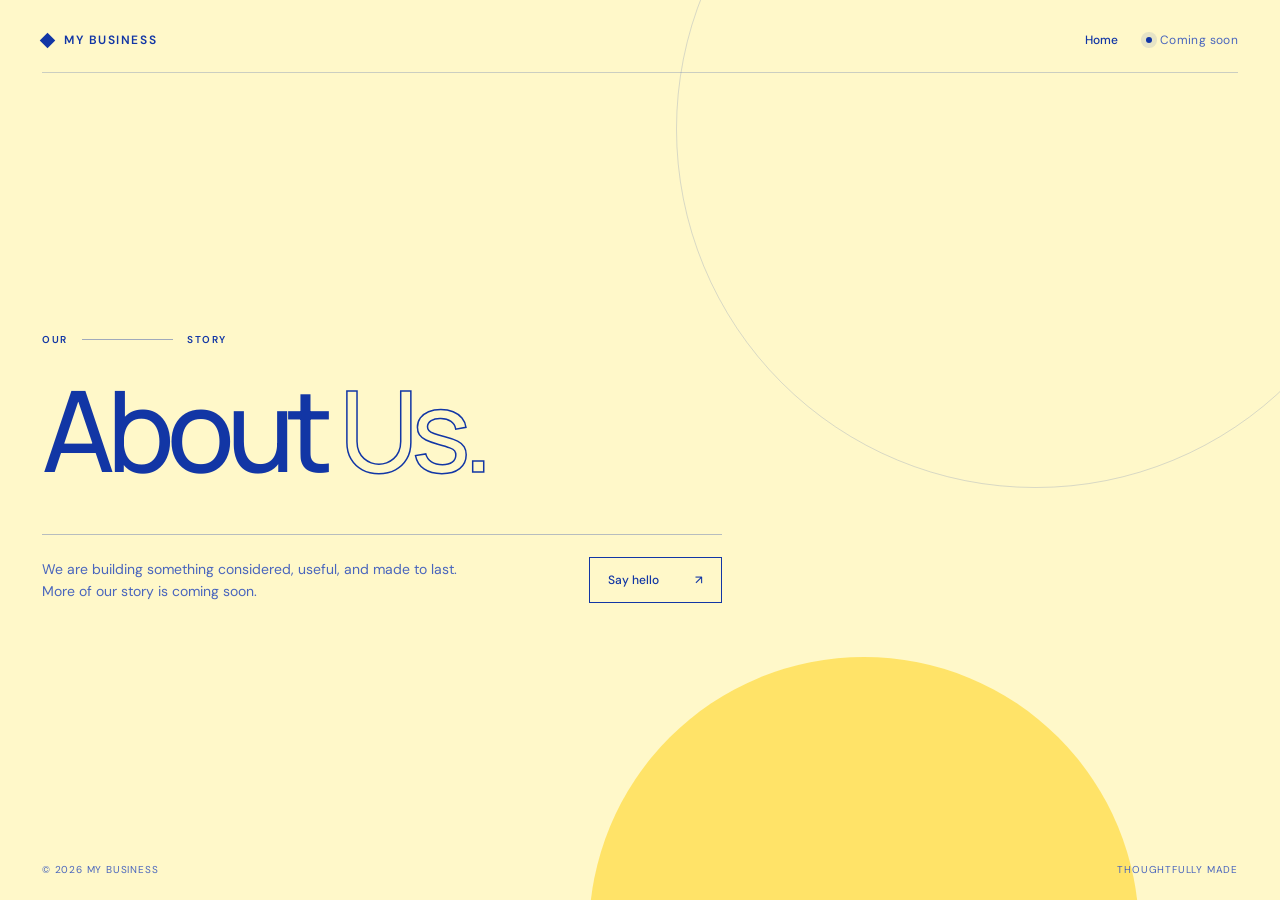
==== about.html @ e4b6d616 "Add about/contact pages, README, and .gitignore Co-authored-by: Cursor <cursoragent@cursor.com>" ====
<!doctype html>
<html lang="en">
  <head>
    <meta charset="UTF-8" />
    <meta name="viewport" content="width=device-width, initial-scale=1.0" />
    <meta
      name="description"
      content="Learn more about My Business and what we are building."
    />
    <title>About Us — My Business</title>
    <link rel="preconnect" href="https://fonts.googleapis.com" />
    <link rel="preconnect" href="https://fonts.gstatic.com" crossorigin />
    <link
      href="https://fonts.googleapis.com/css2?family=DM+Sans:wght@400;500;600&family=Manrope:wght@400;500;600&display=swap"
      rel="stylesheet"
    />
    <link rel="stylesheet" href="styles.css" />
  </head>
  <body>
    <main class="page">
      <nav class="nav" aria-label="Main navigation">
        <a class="brand" href="index.html" aria-label="My Business home">
          <span class="brand-mark" aria-hidden="true"></span>
          MY BUSINESS
        </a>
        <div class="nav-links">
          <a class="nav-link" href="index.html">Home</a>
          <span class="status"><span class="status-dot"></span>Coming soon</span>
        </div>
      </nav>

      <section class="hero about-hero">
        <div class="eyebrow">
          <span>OUR</span>
          <span class="eyebrow-line"></span>
          <span>STORY</span>
        </div>

        <h1>About <em>Us.</em></h1>

        <div class="hero-footer about-copy">
          <p>
            We are building something considered, useful, and made to last.
            More of our story is coming soon.
          </p>
          <a class="contact-link" href="mailto:hello@mybusiness.com">
            Say hello
            <span aria-hidden="true">↗</span>
          </a>
        </div>
      </section>

      <footer class="footer">
        <span>© 2026 My Business</span>
        <span>Thoughtfully made</span>
      </footer>
    </main>
  </body>
</html>
---- styles.css ----
:root {
  --ink: #1236a5;
  --paper: #fff8c9;
  --accent: #ffd629;
  --muted: #4965bd;
}

* {
  box-sizing: border-box;
}

html {
  background: var(--ink);
}

body {
  margin: 0;
  min-width: 320px;
  min-height: 100vh;
  color: var(--ink);
  background: var(--paper);
  font-family: "DM Sans", sans-serif;
  -webkit-font-smoothing: antialiased;
}

a {
  color: inherit;
}

.page {
  position: relative;
  display: grid;
  grid-template-rows: auto 1fr auto;
  min-height: 100svh;
  padding: 32px 42px 24px;
  overflow: hidden;
}

.page::before {
  position: absolute;
  top: -18vw;
  right: -9vw;
  width: 56vw;
  height: 56vw;
  border: 1px solid rgba(18, 54, 165, 0.16);
  border-radius: 50%;
  content: "";
}

.page::after {
  position: absolute;
  right: 11vw;
  bottom: -24vw;
  width: 43vw;
  height: 43vw;
  border-radius: 50%;
  background: var(--accent);
  content: "";
  opacity: 0.6;
}

.nav,
.hero,
.footer {
  position: relative;
  z-index: 1;
}

.nav,
.footer,
.hero-footer {
  display: flex;
  align-items: center;
  justify-content: space-between;
}

.nav {
  padding-bottom: 24px;
  border-bottom: 1px solid rgba(18, 54, 165, 0.22);
}

.nav-links {
  display: flex;
  gap: 28px;
  align-items: center;
}

.nav-link {
  font-size: 12px;
  font-weight: 500;
  text-decoration: none;
}

.nav-link:hover {
  text-decoration: underline;
  text-underline-offset: 4px;
}

.brand {
  display: inline-flex;
  gap: 11px;
  align-items: center;
  font-size: 12px;
  font-weight: 600;
  letter-spacing: 0.13em;
  text-decoration: none;
}

.brand-mark {
  width: 11px;
  height: 11px;
  background: var(--ink);
  transform: rotate(45deg);
}

.status {
  display: flex;
  gap: 8px;
  align-items: center;
  color: var(--muted);
  font-size: 12px;
  letter-spacing: 0.03em;
}

.status-dot {
  width: 6px;
  height: 6px;
  border-radius: 50%;
  background: var(--ink);
  box-shadow: 0 0 0 5px rgba(18, 54, 165, 0.1);
  animation: pulse 2.4s ease-out infinite;
}

.hero {
  align-self: center;
  width: min(1060px, 92%);
  padding: 7vh 0;
}

.eyebrow {
  display: flex;
  gap: 14px;
  align-items: center;
  width: 185px;
  margin-bottom: 32px;
  font-size: 10px;
  font-weight: 600;
  letter-spacing: 0.16em;
}

.eyebrow-line {
  flex: 1;
  height: 1px;
  background: var(--ink);
  opacity: 0.4;
}

h1 {
  max-width: 980px;
  margin: 0;
  font-family: "Manrope", sans-serif;
  font-size: clamp(54px, 8.8vw, 138px);
  font-weight: 500;
  letter-spacing: -0.072em;
  line-height: 0.91;
}

h1 em {
  color: transparent;
  font-style: normal;
  -webkit-text-stroke: 1.5px var(--ink);
}

.hero-footer {
  max-width: 760px;
  margin-top: clamp(38px, 6vh, 70px);
  padding-top: 22px;
  border-top: 1px solid rgba(18, 54, 165, 0.3);
}

.hero-footer p {
  max-width: 430px;
  margin: 0;
  color: var(--muted);
  font-size: 14px;
  line-height: 1.6;
}

.about-hero {
  max-width: 1060px;
}

.about-copy {
  max-width: 680px;
}

.contact-link {
  display: inline-flex;
  gap: 36px;
  align-items: center;
  padding: 14px 18px;
  border: 1px solid var(--ink);
  font-size: 12px;
  font-weight: 500;
  text-decoration: none;
  transition:
    color 180ms ease,
    background 180ms ease;
}

.contact-link:hover {
  color: var(--paper);
  background: var(--ink);
}

.footer {
  color: var(--muted);
  font-size: 10px;
  letter-spacing: 0.08em;
  text-transform: uppercase;
}

@keyframes pulse {
  50% {
    box-shadow: 0 0 0 8px rgba(18, 54, 165, 0);
  }
}

@media (max-width: 700px) {
  .page {
    padding: 24px 20px 20px;
  }

  .page::before {
    top: 8vh;
    right: -48vw;
    width: 110vw;
    height: 110vw;
  }

  .page::after {
    right: -25vw;
    bottom: -18vw;
    width: 85vw;
    height: 85vw;
  }

  .hero {
    width: 100%;
  }

  h1 {
    font-size: clamp(52px, 18vw, 88px);
  }

  .hero-footer {
    align-items: flex-start;
    flex-direction: column;
    gap: 24px;
  }

  .nav-links {
    gap: 16px;
  }

  .contact-link {
    gap: 60px;
  }

  .footer span:last-child {
    display: none;
  }
}

@media (prefers-reduced-motion: reduce) {
  .status-dot {
    animation: none;
  }
}
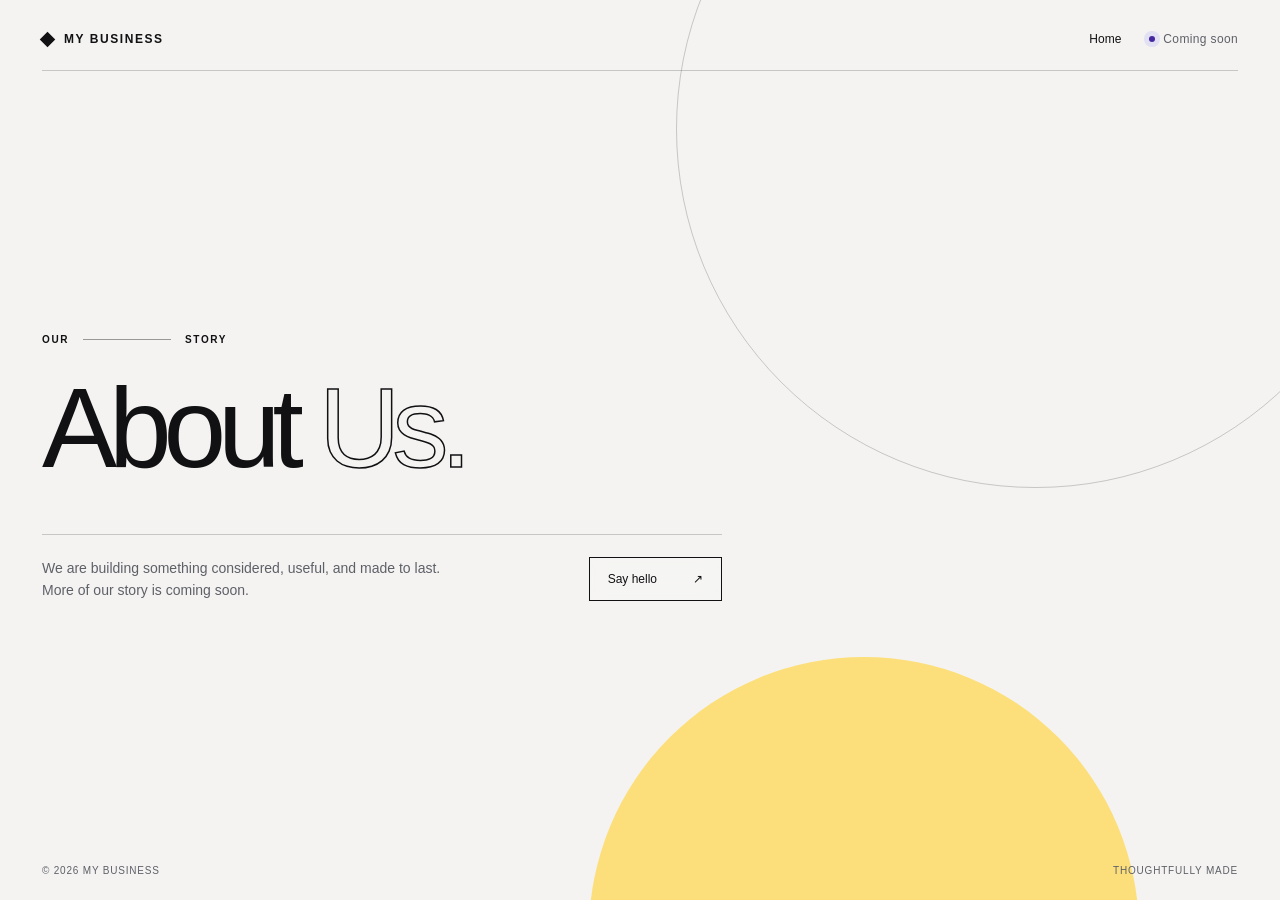
==== commit 173b7476: "Add CSP and referrer-policy meta tags to all pages Hardens the static site against unexpected script" ====
--- a/about.html
+++ b/about.html
@@ -4,10 +4,26 @@
     <meta charset="UTF-8" />
     <meta name="viewport" content="width=device-width, initial-scale=1.0" />
     <meta
+      http-equiv="Content-Security-Policy"
+      content="default-src 'self'; script-src 'none'; style-src 'self' https://fonts.googleapis.com; font-src https://fonts.gstatic.com; img-src 'self' data:; connect-src 'none'; object-src 'none'; frame-src 'none'; base-uri 'self'; form-action 'none'; upgrade-insecure-requests"
+    />
+    <meta name="referrer" content="strict-origin-when-cross-origin" />
+    <meta
       name="description"
       content="Learn more about My Business and what we are building."
     />
+    <meta property="og:title" content="About Us — My Business" />
+    <meta
+      property="og:description"
+      content="Learn more about My Business and what we are building."
+    />
+    <meta property="og:type" content="website" />
+    <meta
+      property="og:url"
+      content="https://rodrigovaldes.github.io/cursor101/about.html"
+    />
     <title>About Us — My Business</title>
+    <link rel="icon" href="favicon.svg" type="image/svg+xml" />
     <link rel="preconnect" href="https://fonts.googleapis.com" />
     <link rel="preconnect" href="https://fonts.gstatic.com" crossorigin />
     <link
--- a/styles.css
+++ b/styles.css
@@ -1,8 +1,12 @@
 :root {
-  --ink: #1236a5;
-  --paper: #fff8c9;
-  --accent: #ffd629;
-  --muted: #4965bd;
+  --ink: #111113;
+  --paper: #f4f3f1;
+  --surface: #ffffff;
+  --purple: #635bff;
+  --purple-deep: #4527a0;
+  --accent: #ffd84d;
+  --muted: #5e6068;
+  --line: rgba(17, 17, 19, 0.2);
 }
 
 * {
@@ -33,6 +37,7 @@
   grid-template-rows: auto 1fr auto;
   min-height: 100svh;
   padding: 32px 42px 24px;
+  background: var(--paper);
   overflow: hidden;
 }
 
@@ -42,7 +47,7 @@
   right: -9vw;
   width: 56vw;
   height: 56vw;
-  border: 1px solid rgba(18, 54, 165, 0.16);
+  border: 1px solid var(--line);
   border-radius: 50%;
   content: "";
 }
@@ -56,7 +61,94 @@
   border-radius: 50%;
   background: var(--accent);
   content: "";
-  opacity: 0.6;
+  opacity: 0.72;
+}
+
+.page--home {
+  background: #dad8df;
+}
+
+.page--home::before,
+.page--home::after {
+  display: none;
+}
+
+.gradient-scene {
+  position: absolute;
+  z-index: 0;
+  inset: -22%;
+  overflow: hidden;
+  background:
+    radial-gradient(circle at 46% 48%, rgba(255, 255, 255, 0.9) 0 12%, transparent 34%),
+    linear-gradient(
+      125deg,
+      #ffffff 8%,
+      #e8e5ed 25%,
+      #a49af5 47%,
+      #5e43d5 65%,
+      #ffd84d 88%
+    );
+  transform: rotate(-6deg) scale(1.08);
+  will-change: transform;
+  animation: scene-drift 10s ease-in-out infinite alternate;
+}
+
+.gradient-scene::after {
+  position: absolute;
+  inset: 0;
+  background:
+    linear-gradient(105deg, transparent 24%, rgba(255, 255, 255, 0.46) 43%, transparent 60%),
+    linear-gradient(180deg, rgba(255, 255, 255, 0.08), rgba(17, 17, 19, 0.1));
+  content: "";
+  animation: light-sweep 7s ease-in-out infinite alternate;
+}
+
+.gradient-orb {
+  position: absolute;
+  display: block;
+  border-radius: 50%;
+  filter: blur(36px);
+  will-change: transform;
+}
+
+.gradient-orb--purple {
+  top: 8%;
+  right: 3%;
+  width: 48vw;
+  height: 48vw;
+  background: rgba(99, 91, 255, 0.82);
+  animation: purple-float 9s ease-in-out infinite;
+}
+
+.gradient-orb--yellow {
+  right: 20%;
+  bottom: 2%;
+  width: 36vw;
+  height: 36vw;
+  background: rgba(255, 216, 77, 0.9);
+  animation: yellow-float 8s ease-in-out infinite;
+}
+
+.gradient-orb--white {
+  top: 24%;
+  left: 18%;
+  width: 42vw;
+  height: 42vw;
+  background: rgba(255, 255, 255, 0.76);
+  animation: white-float 11s ease-in-out infinite;
+}
+
+.gradient-grid {
+  position: absolute;
+  inset: -15%;
+  display: block;
+  background-image:
+    linear-gradient(rgba(17, 17, 19, 0.075) 1px, transparent 1px),
+    linear-gradient(90deg, rgba(17, 17, 19, 0.075) 1px, transparent 1px);
+  background-size: 80px 80px;
+  mask-image: linear-gradient(to bottom, rgba(0, 0, 0, 0.7), transparent 76%);
+  will-change: transform;
+  animation: grid-drift 14s linear infinite;
 }
 
 .nav,
@@ -76,7 +168,7 @@
 
 .nav {
   padding-bottom: 24px;
-  border-bottom: 1px solid rgba(18, 54, 165, 0.22);
+  border-bottom: 1px solid var(--line);
 }
 
 .nav-links {
@@ -126,8 +218,8 @@
   width: 6px;
   height: 6px;
   border-radius: 50%;
-  background: var(--ink);
-  box-shadow: 0 0 0 5px rgba(18, 54, 165, 0.1);
+  background: var(--purple-deep);
+  box-shadow: 0 0 0 5px rgba(99, 91, 255, 0.13);
   animation: pulse 2.4s ease-out infinite;
 }
 
@@ -175,7 +267,7 @@
   max-width: 760px;
   margin-top: clamp(38px, 6vh, 70px);
   padding-top: 22px;
-  border-top: 1px solid rgba(18, 54, 165, 0.3);
+  border-top: 1px solid var(--line);
 }
 
 .hero-footer p {
@@ -203,14 +295,18 @@
   font-size: 12px;
   font-weight: 500;
   text-decoration: none;
+  background: rgba(255, 255, 255, 0.16);
+  backdrop-filter: blur(8px);
   transition:
     color 180ms ease,
-    background 180ms ease;
+    background 180ms ease,
+    border-color 180ms ease;
 }
 
 .contact-link:hover {
-  color: var(--paper);
+  color: var(--surface);
   background: var(--ink);
+  border-color: var(--ink);
 }
 
 .footer {
@@ -222,7 +318,77 @@
 
 @keyframes pulse {
   50% {
-    box-shadow: 0 0 0 8px rgba(18, 54, 165, 0);
+    box-shadow: 0 0 0 8px rgba(99, 91, 255, 0);
+  }
+}
+
+@keyframes scene-drift {
+  to {
+    transform: rotate(-3deg) scale(1.13) translate3d(-1.5%, 1.5%, 0);
+  }
+}
+
+@keyframes light-sweep {
+  to {
+    transform: translate3d(18%, -8%, 0);
+  }
+}
+
+@keyframes purple-float {
+  0%,
+  100% {
+    transform: translate3d(0, 0, 0) scale(1);
+  }
+
+  33% {
+    transform: translate3d(-18%, 12%, 0) scale(1.16);
+  }
+
+  66% {
+    transform: translate3d(-7%, 24%, 0) scale(1.04);
+  }
+}
+
+@keyframes yellow-float {
+  0%,
+  100% {
+    transform: translate3d(0, 0, 0) scale(1);
+  }
+
+  33% {
+    transform: translate3d(16%, -20%, 0) scale(1.12);
+  }
+
+  66% {
+    transform: translate3d(-6%, -9%, 0) scale(0.94);
+  }
+}
+
+@keyframes white-float {
+  0%,
+  100% {
+    transform: translate3d(0, 0, 0) scale(1);
+  }
+
+  33% {
+    transform: translate3d(20%, 10%, 0) scale(0.86);
+  }
+
+  66% {
+    transform: translate3d(8%, 22%, 0) scale(1.1);
+  }
+}
+
+/* Translate distance must equal .gradient-grid background-size so the tile loops seamlessly. */
+@keyframes grid-drift {
+  to {
+    transform: translate3d(80px, 80px, 0);
+  }
+}
+
+@keyframes grid-drift-sm {
+  to {
+    transform: translate3d(56px, 56px, 0);
   }
 }
 
@@ -245,6 +411,37 @@
     height: 85vw;
   }
 
+  .gradient-scene {
+    inset: -12% -62%;
+    transform: rotate(-8deg) scale(1.05);
+  }
+
+  .gradient-orb--purple {
+    top: 6%;
+    right: 5%;
+    width: 100vw;
+    height: 100vw;
+  }
+
+  .gradient-orb--yellow {
+    right: 8%;
+    bottom: 8%;
+    width: 90vw;
+    height: 90vw;
+  }
+
+  .gradient-orb--white {
+    top: 28%;
+    left: 14%;
+    width: 105vw;
+    height: 105vw;
+  }
+
+  .gradient-grid {
+    background-size: 56px 56px;
+    animation-name: grid-drift-sm;
+  }
+
   .hero {
     width: 100%;
   }
@@ -273,7 +470,11 @@
 }
 
 @media (prefers-reduced-motion: reduce) {
-  .status-dot {
+  .status-dot,
+  .gradient-scene,
+  .gradient-scene::after,
+  .gradient-orb,
+  .gradient-grid {
     animation: none;
   }
 }
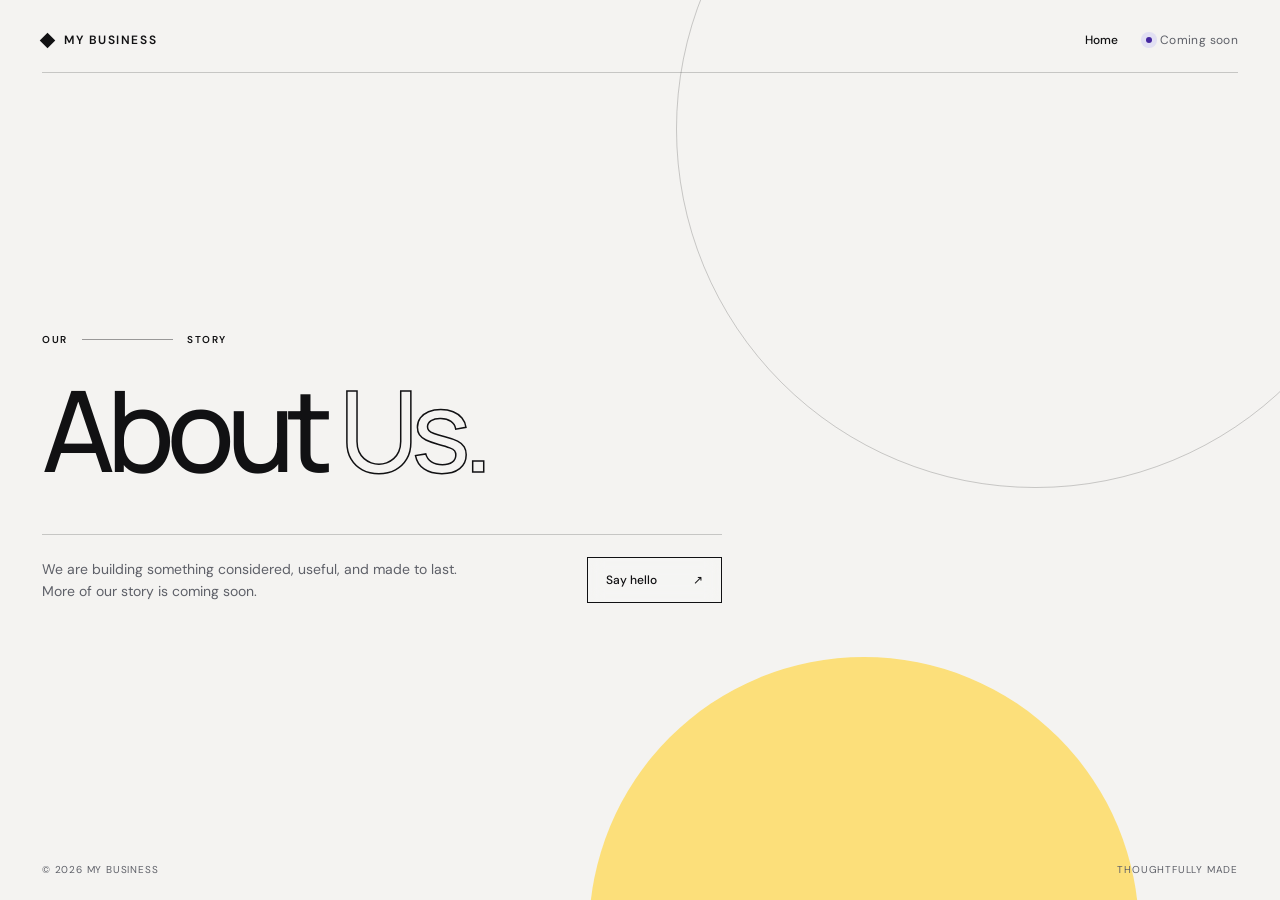
==== commit 606c7583: "Self-host fonts and drop Google Fonts CDN from CSP Serve DM Sans and Manrope locally so pages no lon" ====
--- a/about.html
+++ b/about.html
@@ -5,7 +5,7 @@
     <meta name="viewport" content="width=device-width, initial-scale=1.0" />
     <meta
       http-equiv="Content-Security-Policy"
-      content="default-src 'self'; script-src 'none'; style-src 'self' https://fonts.googleapis.com; font-src https://fonts.gstatic.com; img-src 'self' data:; connect-src 'none'; object-src 'none'; frame-src 'none'; base-uri 'self'; form-action 'none'; upgrade-insecure-requests"
+      content="default-src 'self'; script-src 'none'; style-src 'self'; font-src 'self'; img-src 'self' data:; connect-src 'none'; object-src 'none'; frame-src 'none'; base-uri 'self'; form-action 'none'; upgrade-insecure-requests"
     />
     <meta name="referrer" content="strict-origin-when-cross-origin" />
     <meta
@@ -24,12 +24,6 @@
     />
     <title>About Us — My Business</title>
     <link rel="icon" href="favicon.svg" type="image/svg+xml" />
-    <link rel="preconnect" href="https://fonts.googleapis.com" />
-    <link rel="preconnect" href="https://fonts.gstatic.com" crossorigin />
-    <link
-      href="https://fonts.googleapis.com/css2?family=DM+Sans:wght@400;500;600&family=Manrope:wght@400;500;600&display=swap"
-      rel="stylesheet"
-    />
     <link rel="stylesheet" href="styles.css" />
   </head>
   <body>
--- a/styles.css
+++ b/styles.css
@@ -1,3 +1,20 @@
+/* Self-hosted fonts (OFL) — no third-party CDN */
+@font-face {
+  font-family: "DM Sans";
+  font-style: normal;
+  font-weight: 400 600;
+  font-display: swap;
+  src: url("fonts/dm-sans-c57593e0.woff2") format("woff2");
+}
+
+@font-face {
+  font-family: "Manrope";
+  font-style: normal;
+  font-weight: 400 600;
+  font-display: swap;
+  src: url("fonts/manrope-b4295101.woff2") format("woff2");
+}
+
 :root {
   --ink: #111113;
   --paper: #f4f3f1;
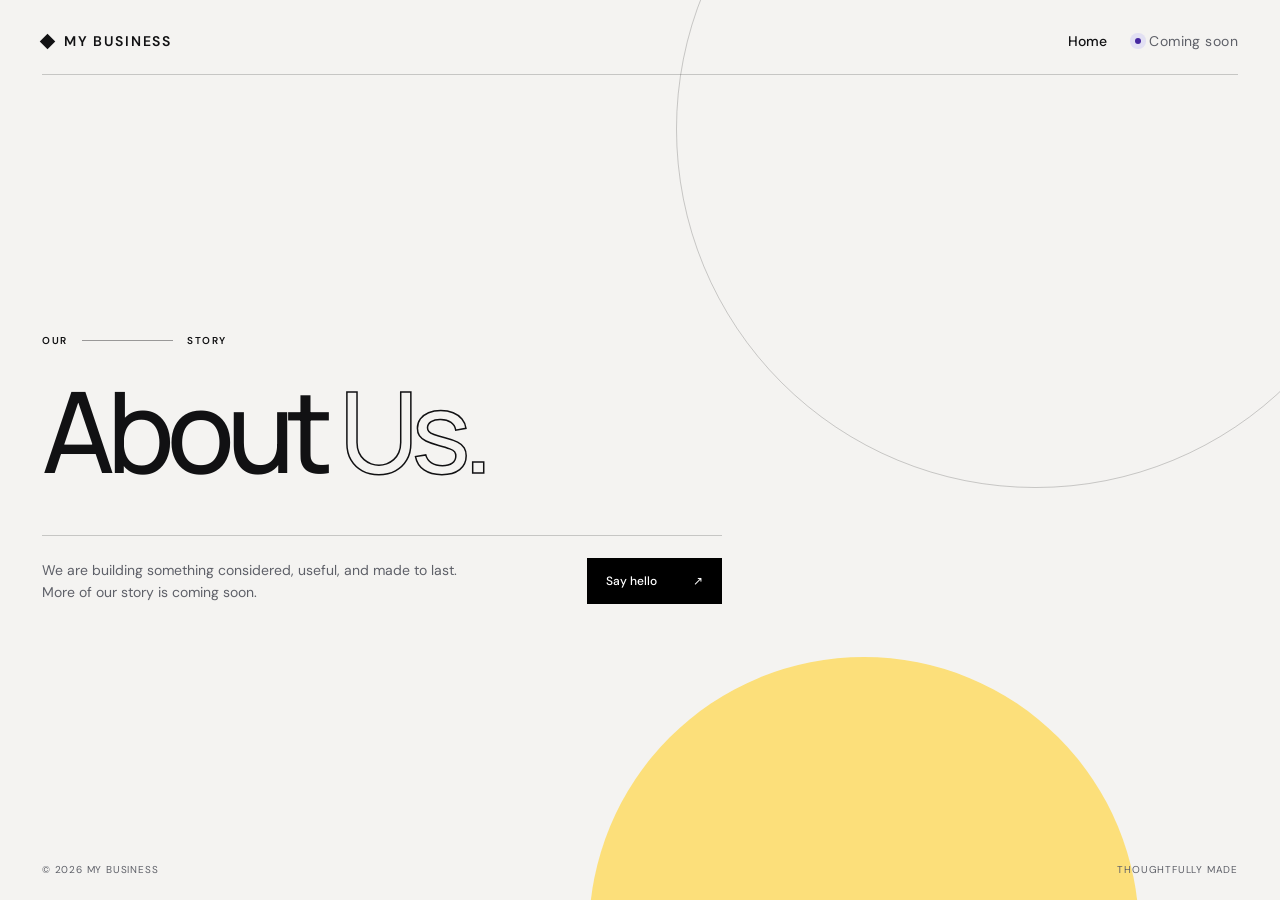
==== commit 660ae15f: "Tighten CSP: deny unused web app manifests Add manifest-src 'none' on all pages so the meta CSP stay" ====
--- a/about.html
+++ b/about.html
@@ -5,7 +5,7 @@
     <meta name="viewport" content="width=device-width, initial-scale=1.0" />
     <meta
       http-equiv="Content-Security-Policy"
-      content="default-src 'self'; script-src 'none'; style-src 'self'; font-src 'self'; img-src 'self' data:; connect-src 'none'; object-src 'none'; frame-src 'none'; base-uri 'self'; form-action 'none'; upgrade-insecure-requests"
+      content="default-src 'self'; script-src 'none'; style-src 'self'; font-src 'self'; img-src 'self'; connect-src 'none'; object-src 'none'; frame-src 'none'; child-src 'none'; worker-src 'none'; media-src 'none'; manifest-src 'none'; base-uri 'self'; form-action 'none'; upgrade-insecure-requests"
     />
     <meta name="referrer" content="strict-origin-when-cross-origin" />
     <meta
--- a/styles.css
+++ b/styles.css
@@ -195,9 +195,14 @@
 }
 
 .nav-link {
-  font-size: 12px;
+  font-size: 14px;
   font-weight: 500;
   text-decoration: none;
+}
+
+.nav-link[href="about.html"],
+.nav-link[href="contact.html"] {
+  font-size: 28px;
 }
 
 .nav-link:hover {
@@ -209,7 +214,7 @@
   display: inline-flex;
   gap: 11px;
   align-items: center;
-  font-size: 12px;
+  font-size: 14px;
   font-weight: 600;
   letter-spacing: 0.13em;
   text-decoration: none;
@@ -227,7 +232,7 @@
   gap: 8px;
   align-items: center;
   color: var(--muted);
-  font-size: 12px;
+  font-size: 14px;
   letter-spacing: 0.03em;
 }
 
@@ -326,6 +331,18 @@
   border-color: var(--ink);
 }
 
+.about-copy .contact-link {
+  color: var(--surface);
+  background: #000;
+  border-color: #000;
+}
+
+.about-copy .contact-link:hover {
+  color: var(--surface);
+  background: #222;
+  border-color: #222;
+}
+
 .footer {
   color: var(--muted);
   font-size: 10px;
